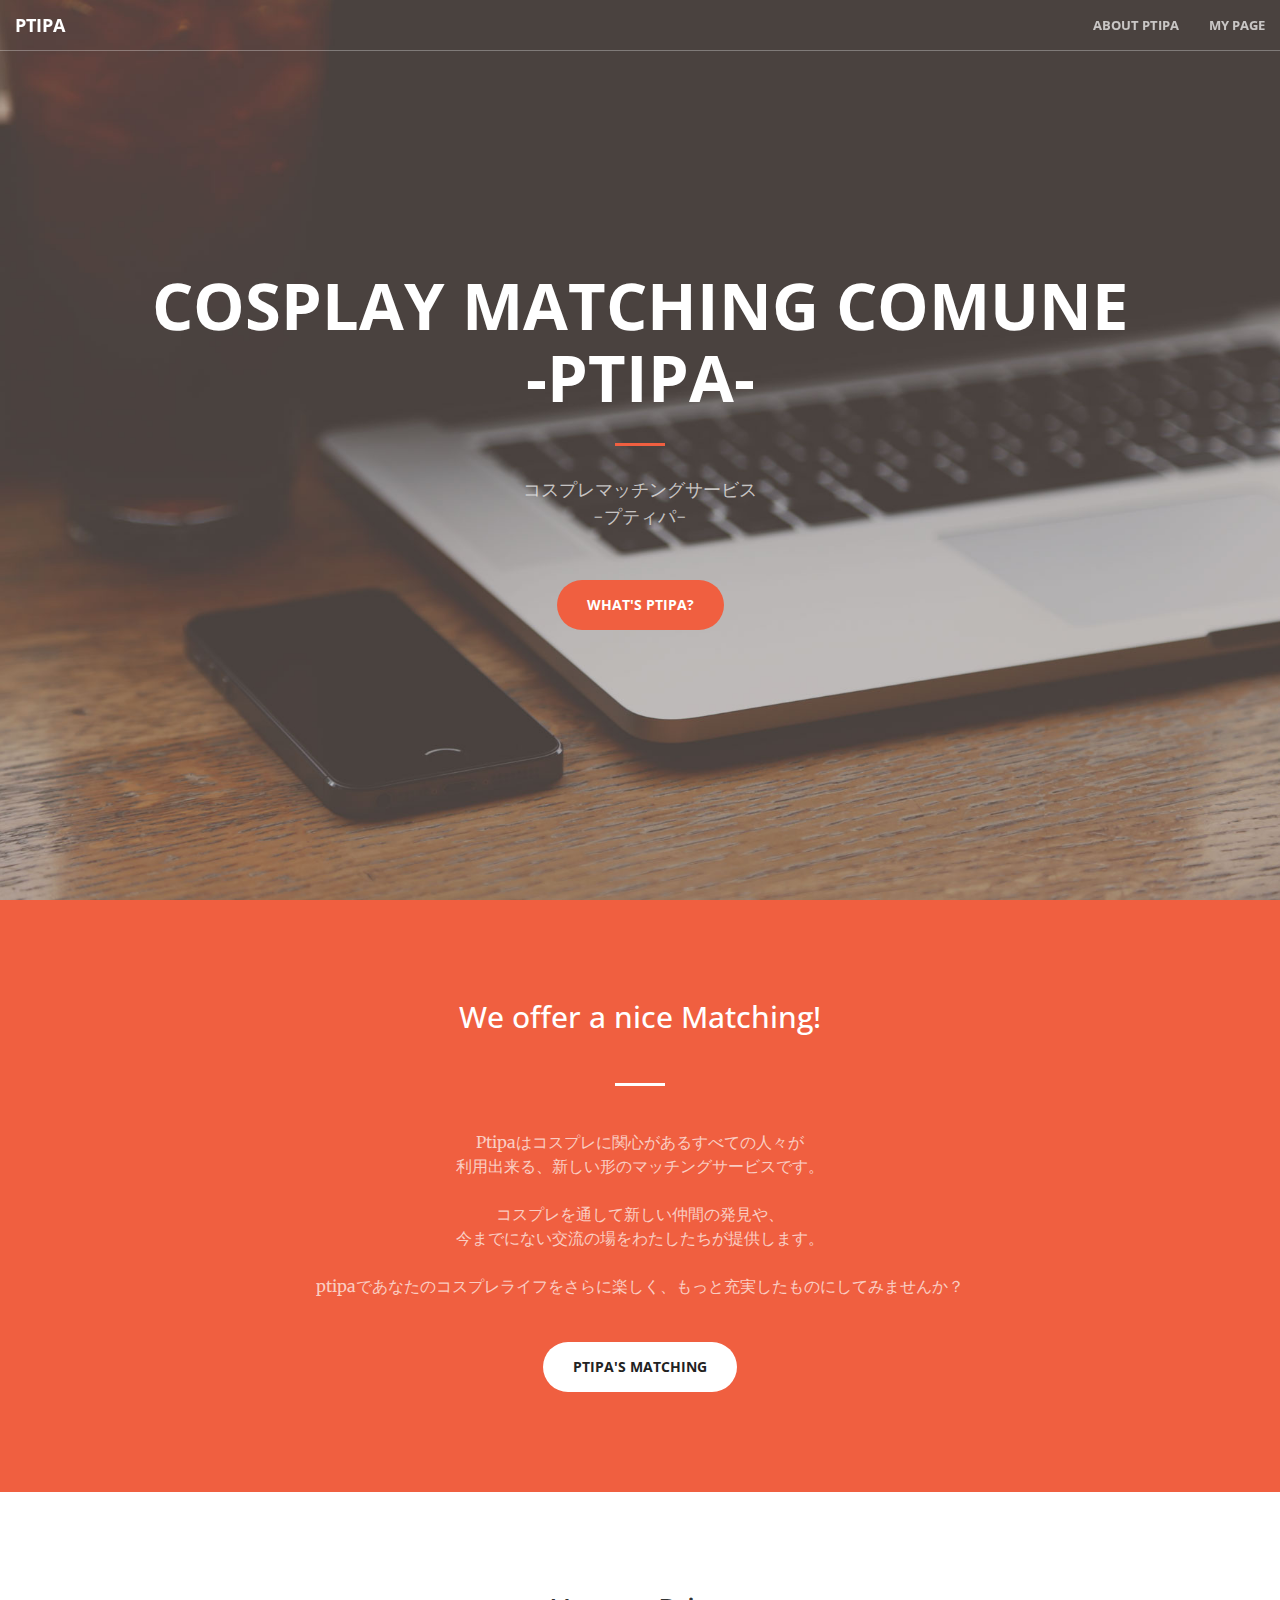
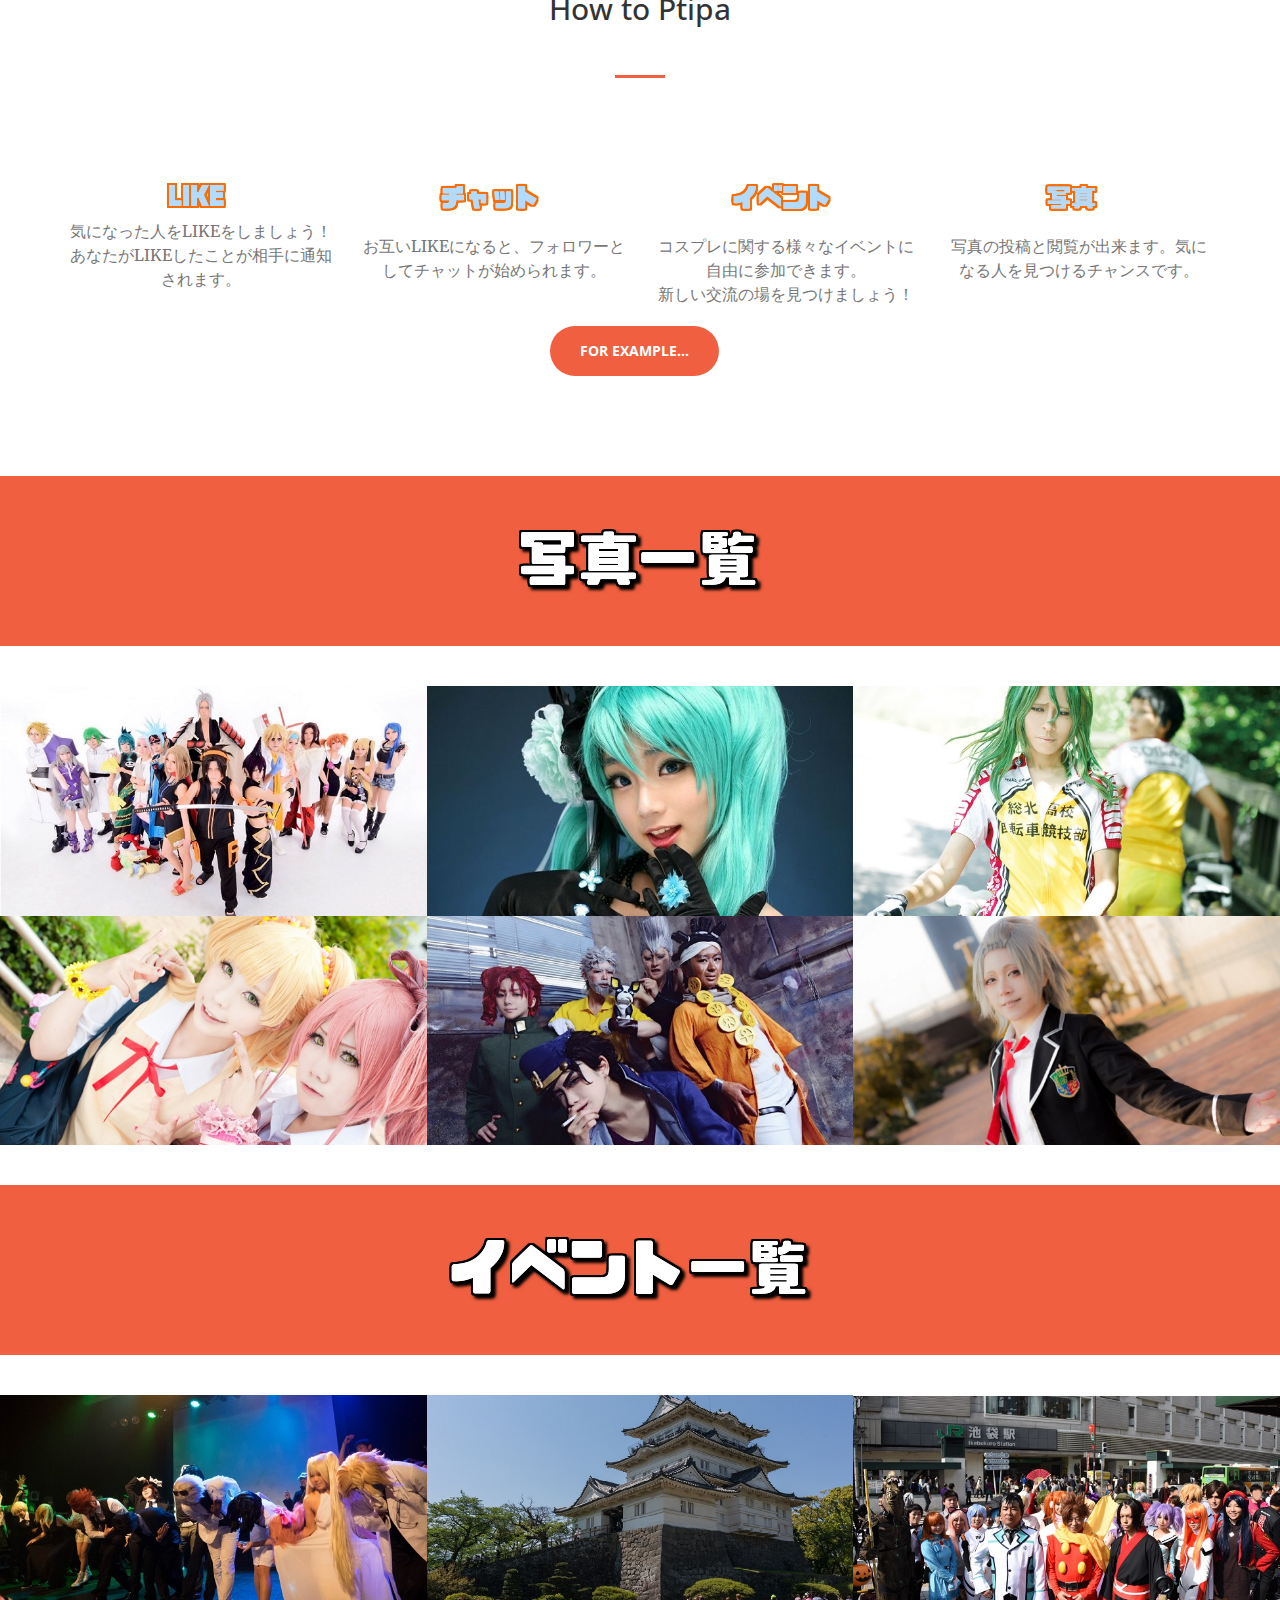
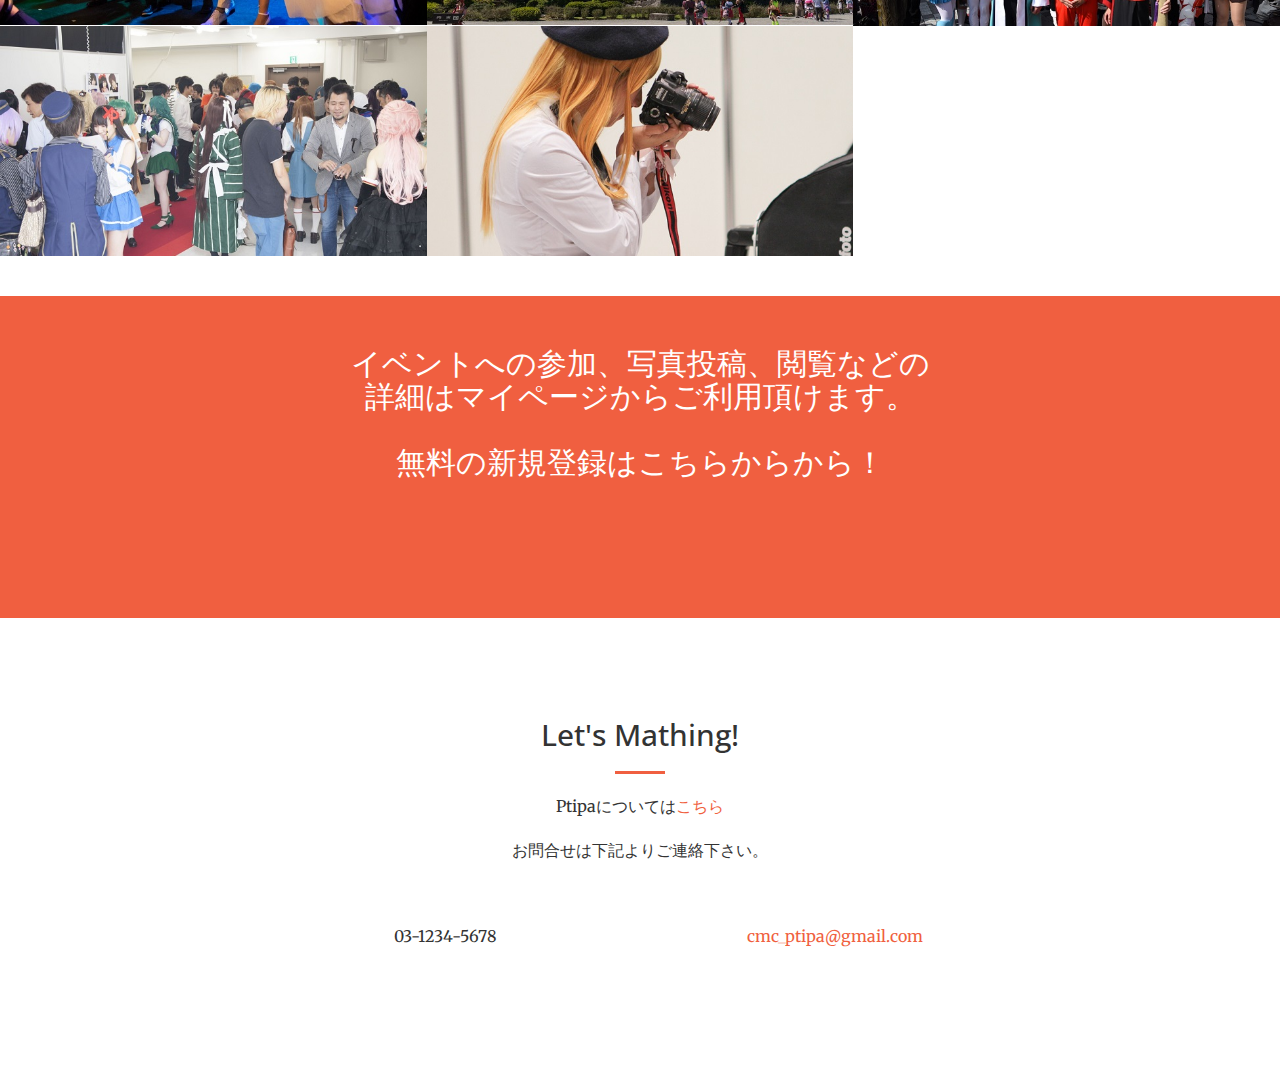
==== index.html @ 1c13295e "second commit" ====
<!DOCTYPE html>
<html lang="en">

<head>

    <meta charset="utf-8">
    <meta http-equiv="X-UA-Compatible" content="IE=edge">
    <meta name="viewport" content="width=device-width, initial-scale=1">
    <meta name="description" content="">
    <meta name="author" content="">

    <title>Ptipa - Cosplay Matching Comune</title>

    <!-- Bootstrap Core CSS -->
    <link rel="stylesheet" href="top/css/bootstrap.min.css" type="text/css">

    <!-- Custom Fonts -->
    <link href='http://fonts.googleapis.com/css?family=Open+Sans:300italic,400italic,600italic,700italic,800italic,400,300,600,700,800' rel='stylesheet' type='text/css'>
    <link href='http://fonts.googleapis.com/css?family=Merriweather:400,300,300italic,400italic,700,700italic,900,900italic' rel='stylesheet' type='text/css'>
    <link rel="stylesheet" href="top/font-awesome/css/font-awesome.min.css" type="text/css">

    <!-- Plugin CSS -->
    <link rel="stylesheet" href="top/css/animate.min.css" type="text/css">

    <!-- Custom CSS -->
    <link rel="stylesheet" href="top/css/creative.css" type="text/css">

    <!-- HTML5 Shim and Respond.js IE8 support of HTML5 elements and media queries -->
    <!-- WARNING: Respond.js doesn't work if you view the page via file:// -->
    <!--[if lt IE 9]>
        <script src="https://oss.maxcdn.com/libs/html5shiv/3.7.0/html5shiv.js"></script>
        <script src="https://oss.maxcdn.com/libs/respond.js/1.4.2/respond.min.js"></script>
    <![endif]-->

</head>

<body id="page-top">

    <nav id="mainNav" class="navbar navbar-default navbar-fixed-top">
        <div class="container-fluid">
            <!-- Brand and toggle get grouped for better mobile display -->
            <div class="navbar-header">
                <button type="button" class="navbar-toggle collapsed" data-toggle="collapse" data-target="#bs-example-navbar-collapse-1">
                    <span class="sr-only">Toggle navigation</span>
                    <span class="icon-bar"></span>
                    <span class="icon-bar"></span>
                    <span class="icon-bar"></span>
                </button>
                <a class="navbar-brand page-scroll" href="#page-top">Ptipa</a>
            </div>

            <!-- Collect the nav links, forms, and other content for toggling -->
            <div class="collapse navbar-collapse" id="bs-example-navbar-collapse-1">
                <ul class="nav navbar-nav navbar-right">
                <li>
                        <a href="#">about ptipa</a>
                    </li>
                    <li>
                        <a href="/loginform/login.php">My Page</a>
                    </li>
                    
                </ul>
            </div>
            <!-- /.navbar-collapse -->
        </div>
        <!-- /.container-fluid -->
    </nav>

    <header>
        <div class="header-content">
            <div class="header-content-inner">
                <h1>Cosplay Matching Comune</h1>
                <h1>-Ptipa-</h1>
                <hr>
                <p>コスプレマッチングサービス
                <br>
                -プティパ-
                </p>
                <a href="#about" class="btn btn-primary btn-xl page-scroll">What's Ptipa?</a>

            </div>
        </div>
    </header>

    <section class="bg-primary" id="about">
        <div class="container">
            <div class="row">
                <div class="col-lg-8 col-lg-offset-2 text-center">
                    <h2 class="section-heading">
                    We offer a nice Matching!</h2>
                    <br>
                    <hr class="light">
                    <p class="text-faded">
                    <br>
                     Ptipaはコスプレに関心があるすべての人々が<br>
                     利用出来る、新しい形のマッチングサービスです。<br>
                     <br>
                     コスプレを通して新しい仲間の発見や、<br>
                     今までにない交流の場をわたしたちが提供します。<br><br>
                     ptipaであなたのコスプレライフをさらに楽しく、もっと充実したものにしてみませんか？<br>
                     <br>
                    </p>
                    <a href="#services" class="btn btn-default btn-xl page-scroll">Ptipa's Matching</a>
                </div>
            </div>
        </div>
    </section>

    <section id="services">
        <div class="container">
            <div class="row">
                <div class="col-lg-12 text-center">
                    <h2 class="section-heading">How to Ptipa</h2>
                    <br>
                    <hr class="primary">
                </div>
            </div>
        </div>
        <div class="container">
            <div class="row">
                <div class="col-lg-3 col-md-6 text-center">
                    <div class="service-box">
                        <i class="fa fa-4x fa-heart wow bounceIn text-primary" data-wow-delay=".1s"></i><br>
                        <img src="top/img/portfolio/like.png">
                        <p class="text-muted">気になった人をLIKEをしましょう！<br>あなたがLIKEしたことが相手に通知されます。</p>
                    </div>
                </div>
                <div class="col-lg-3 col-md-6 text-center">
                    <div class="service-box">
                        <i class="fa fa-4x fa-paper-plane wow bounceIn text-primary" data-wow-delay=".2s"></i><br>
                        <img src="top/img/portfolio/chat.png">
                        <p class="text-muted">お互いLIKEになると、フォロワーとしてチャットが始められます。</p>
                    </div>
                </div>
                <div class="col-lg-3 col-md-6 text-center">
                    <div class="service-box">
                        <i class="fa fa-4x fa-newspaper-o wow bounceIn text-primary" data-wow-delay=".3s"></i><br>
                        <img src="top/img/portfolio/event.png">
                        <p class="text-muted">コスプレに関する様々なイベントに自由に参加できます。<br>新しい交流の場を見つけましょう！</p>
                    </div>
                </div>
                <div class="col-lg-3 col-md-6 text-center">
                    <div class="service-box">
                        <i class="fa fa-4x fa-diamond wow bounceIn text-primary" data-wow-delay=".4s"></i><br>
                        <img src="top/img/portfolio/photo.png">
                        <p class="text-muted">写真の投稿と閲覧が出来ます。気になる人を見つけるチャンスです。</p>                    
                    </div>
                </div>               
            </div>
        </div>
        <br>
        <a href="#portfolio" class="btn btn-primary btn-xl page-scroll" style="margin-left: 43%;margin-right: 43%;">For Example...</a>
    </section>

    <section class="no-padding" id="portfolio">
        <div class="container-fluid">
            <div class="row no-gutter">


<aside class="bg-dark">
        <div class="container text-center">
            <div class="call-to-action">
                 <img src="top/img/portfolio/title1.png">
            </div>
        </div>
    </aside>
    <br>
<br>

                <div class="col-lg-4 col-sm-6">
                    <a class="portfolio-box">
                        <img src="top/img/portfolio/1.jpg" class="img-responsive" alt="">
                        <div class="portfolio-box-caption">
                            <div class="portfolio-box-caption-content">
                                <div class="project-category text-faded">
                                    C.N：天海ここな
                                </div>
                                <div class="project-name">
                                    作品名：シャーマンキング
                                </div>
                            </div>
                        </div>
                    </a>
                </div>

                <div class="col-lg-4 col-sm-6">
                    <a class="portfolio-box">
                        <img src="top/img/portfolio/2.jpg" class="img-responsive" alt="">
                        <div class="portfolio-box-caption">
                            <div class="portfolio-box-caption-content">
                                <div class="project-category text-faded">
                                    C.N：+.*KIKI*.+
                                </div>
                                <div class="project-name">
                                    作品名：VOCALOID
                                </div>
                            </div>
                        </div>
                    </a>
                </div>

                <div class="col-lg-4 col-sm-6">
                    <a class="portfolio-box">
                        <img src="top/img/portfolio/3.jpg" class="img-responsive" alt="">
                        <div class="portfolio-box-caption">
                            <div class="portfolio-box-caption-content">
                                <div class="project-category text-faded">
                                    C.N：横峯
                                </div>
                                <div class="project-name">
                                    作品名：弱虫ペダル
                                </div>
                            </div>
                        </div>
                    </a>
                </div>

                <div class="col-lg-4 col-sm-6">
                    <a class="portfolio-box">
                        <img src="top/img/portfolio/4.jpg" class="img-responsive" alt="">
                        <div class="portfolio-box-caption">
                            <div class="portfolio-box-caption-content">
                                <div class="project-category text-faded">
                                    C.N：宮ゆん
                                </div>
                                <div class="project-name">
                                    作品名：THE IDOLM@STER CINDERELLA GIRLS
                                </div>
                            </div>
                        </div>
                    </a>
                </div>

                <div class="col-lg-4 col-sm-6">
                    <a class="portfolio-box">
                        <img src="top/img/portfolio/5.jpg" class="img-responsive" alt="">
                        <div class="portfolio-box-caption">
                            <div class="portfolio-box-caption-content">
                                <div class="project-category text-faded">
                                    C.N：櫻木英
                                </div>
                                <div class="project-name">
                                    作品名：ジョジョの奇妙な冒険
                                </div>
                            </div>
                        </div>
                    </a>
                </div>

                <div class="col-lg-4 col-sm-6">
                    <a class="portfolio-box">
                        <img src="top/img/portfolio/6.jpg" class="img-responsive" alt="">
                        <div class="portfolio-box-caption">
                            <div class="portfolio-box-caption-content">
                                <div class="project-category text-faded">
                                    C.N：カナタ
                                </div>
                                <div class="project-name">
                                    作品名：ボーイフレンド（仮）
                                </div>
                            </div>
                        </div>
                    </a>
                </div>
            </div>
        </div>
    </section>
<br>
<br>
    <aside class="bg-dark">
        <div class="container text-center">
            <div class="call-to-action">
                <img src="top/img/portfolio/title2.png">
            </div>
        </div>
    </aside>
    <br>
<br>
    <section class="no-padding" id="portfolio">
        <div class="container-fluid">
            <div class="row no-gutter">
                <div class="col-lg-4 col-sm-6">
                    <a class="portfolio-box">
                        <img src="top/img/portfolio/7.jpg" class="img-responsive" alt="">
                        <div class="portfolio-box-caption">
                            <div class="portfolio-box-caption-content">
                                <div class="project-category text-faded">
                                開催日時：6/25(土)
                                </div>
                                <div class="project-name">
                                東京コスプレコンテスト2016！
                                </div>
                            </div>
                        </div>
                    </a>
                </div>
                <div class="col-lg-4 col-sm-6">
                    <a class="portfolio-box">
                        <img src="top/img/portfolio/8.jpg" class="img-responsive" alt="">
                        <div class="portfolio-box-caption">
                            <div class="portfolio-box-caption-content">
                                <div class="project-category text-faded">
                                開催日時：5/29(日)
                                </div>
                                <div class="project-name">
                                 お城でコスプレフェスタ☆　in　小田原城
                              </div>
                            </div>
                        </div>
                    </a>
                </div>
                <div class="col-lg-4 col-sm-6">
                    <a class="portfolio-box">
                        <img src="top/img/portfolio/9.jpg" class="img-responsive" alt="">
                        <div class="portfolio-box-caption">
                            <div class="portfolio-box-caption-content">
                                <div class="project-category text-faded">
                                    開催日時：5/6(金)
                                </div>
                                <div class="project-name">
                                    コスプレ街コン　コス☆コン＠渋谷
                                </div>
                            </div>
                        </div>
                    </a>
                </div>

                <div class="col-lg-4 col-sm-6">
                    <a class="portfolio-box">
                        <img src="top/img/portfolio/10.jpg" class="img-responsive" alt="">
                        <div class="portfolio-box-caption">
                            <div class="portfolio-box-caption-content">
                                <div class="project-category text-faded">
                                    開催日時：5/8(日)
                                </div>
                                <div class="project-name">
                                 池袋ジャック！　街コスイベント☆
                                </div>
                            </div>
                        </div>
                    </a>
                </div>

                <div class="col-lg-4 col-sm-6">
                    <a class="portfolio-box">
                        <img src="top/img/portfolio/11.jpg" class="img-responsive" alt="">
                        <div class="portfolio-box-caption">
                            <div class="portfolio-box-caption-content">
                                <div class="project-category text-faded">
                                    開催日時：6/11(土)
                                </div>
                                <div class="project-name">
                                    コスプレ交流会　in　中野
                                </div>
                            </div>
                        </div>
                    </a>
                </div>

                <div class="col-lg-4 col-sm-6">
                    <a class="portfolio-box">
                        <img src="top/img/portfolio/12.jpg" class="img-responsive" alt="">
                        <div class="portfolio-box-caption">
                            <div class="portfolio-box-caption-content">
                                <div class="project-category text-faded">
                                    開催日時：7/3(日)
                                </div>
                                <div class="project-name">
                                カメラレイヤー交流会！カメラ講習会
                                </div>
                            </div>
                        </div>
                    </a>
                </div>
            </div>
        </div>
        </div>
        </div>
        </div>
    </section>

<br>
<br>

    <aside class="bg-dark">
        <div class="container text-center">
            <div class="call-to-action">
                <h2>イベントへの参加、写真投稿、閲覧などの<br>
                詳細はマイページからご利用頂けます。<br><br>
                無料の新規登録はこちらからから！</h2><br>
                <a href="/registration/registration.html" class="btn btn-default btn-xl wow tada">Make account</a>
            </div>
        </div>
    </aside>

    <section id="contact">
        <div class="container">
            <div class="row">
                <div class="col-lg-8 col-lg-offset-2 text-center">
                    <h2 class="section-heading">Let's Mathing!</h2>
                    <hr class="primary">
                    <p>Ptipaについては<a href="http://www.google.co.jp/">こちら</a></p>
                    <p>お問合せは下記よりご連絡下さい。</p>
                </div>
                <div class="col-lg-4 col-lg-offset-2 text-center">
                    <i class="fa fa-phone fa-3x wow bounceIn"></i>
                    <p>03-1234-5678</p>
                </div>
                <div class="col-lg-4 text-center">
                    <i class="fa fa-envelope-o fa-3x wow bounceIn" data-wow-delay=".1s"></i>
                    <p><a href="mailto:your-email@your-domain.com">cmc_ptipa@gmail.com</a></p>
                </div>
            </div>
        </div>
    </section>

    <!-- jQuery -->
    <script src="top/js/jquery.js"></script>

    <!-- Bootstrap Core JavaScript -->
    <script src="top/js/bootstrap.min.js"></script>

    <!-- Plugin JavaScript -->
    <script src="top/js/jquery.easing.min.js"></script>
    <script src="top/js/jquery.fittext.js"></script>
    <script src="top/js/wow.min.js"></script>

    <!-- Custom Theme JavaScript -->
    <script src="top/js/creative.js"></script>

</body>

</html>
---- top/css/creative.css ----
/*!
 * Start Bootstrap - Creative Bootstrap Theme (http://startbootstrap.com)
 * Code licensed under the Apache License v2.0.
 * For details, see http://www.apache.org/licenses/LICENSE-2.0.
 */

html,
body {
    width: 100%;
    height: 100%;
}

body {
    font-family: Merriweather,'Helvetica Neue',Arial,sans-serif;
}

hr {
    max-width: 50px;
    border-color: #f05f40;
    border-width: 3px;
}

hr.light {
    border-color: #fff;
}

a {
    color: #f05f40;
    -webkit-transition: all .35s;
    -moz-transition: all .35s;
    transition: all .35s;
}

a:hover,
a:focus {
    color: #eb3812;
}

h1,
h2,
h3,
h4,
h5,
h6 {
    font-family: 'Open Sans','Helvetica Neue',Arial,sans-serif;
}

p {
    margin-bottom: 20px;
    font-size: 16px;
    line-height: 1.5;
}

.bg-primary {
    background-color: #f05f40;
}

.bg-dark {
    color: #fff;
    background-color: #f05f40;
}

.text-faded {
    color: rgba(255,255,255,.7);
}

section {
    padding: 100px 0;
}

aside {
    padding: 50px 0;
}

.no-padding {
    padding: 0;
}

.navbar-default {
    border-color: rgba(34,34,34,.05);
    font-family: 'Open Sans','Helvetica Neue',Arial,sans-serif;
    background-color: #fff;
    -webkit-transition: all .35s;
    -moz-transition: all .35s;
    transition: all .35s;
}

.navbar-default .navbar-header .navbar-brand {
    text-transform: uppercase;
    font-family: 'Open Sans','Helvetica Neue',Arial,sans-serif;
    font-weight: 700;
    color: #f05f40;
}

.navbar-default .navbar-header .navbar-brand:hover,
.navbar-default .navbar-header .navbar-brand:focus {
    color: #eb3812;
}

.navbar-default .nav > li>a,
.navbar-default .nav>li>a:focus {
    text-transform: uppercase;
    font-size: 13px;
    font-weight: 700;
    color: #222;
}

.navbar-default .nav > li>a:hover,
.navbar-default .nav>li>a:focus:hover {
    color: #f05f40;
}

.navbar-default .nav > li.active>a,
.navbar-default .nav>li.active>a:focus {
    color: #f05f40!important;
    background-color: transparent;
}

.navbar-default .nav > li.active>a:hover,
.navbar-default .nav>li.active>a:focus:hover {
    background-color: transparent;
}

@media(min-width:768px) {
    .navbar-default {
        border-color: rgba(255,255,255,.3);
        background-color: transparent;
    }

    .navbar-default .navbar-header .navbar-brand {
        color: rgba(255,255,255,.7);
    }

    .navbar-default .navbar-header .navbar-brand:hover,
    .navbar-default .navbar-header .navbar-brand:focus {
        color: #fff;
    }

    .navbar-default .nav > li>a,
    .navbar-default .nav>li>a:focus {
        color: rgba(255,255,255,.7);
    }

    .navbar-default .nav > li>a:hover,
    .navbar-default .nav>li>a:focus:hover {
        color: #fff;
    }

    .navbar-default.affix {
        border-color: rgba(34,34,34,.05);
        background-color: #fff;
    }

    .navbar-default.affix .navbar-header .navbar-brand {
        font-size: 14px;
        color: #f05f40;
    }

    .navbar-default.affix .navbar-header .navbar-brand:hover,
    .navbar-default.affix .navbar-header .navbar-brand:focus {
        color: #eb3812;
    }

    .navbar-default.affix .nav > li>a,
    .navbar-default.affix .nav>li>a:focus {
        color: #222;
    }

    .navbar-default.affix .nav > li>a:hover,
    .navbar-default.affix .nav>li>a:focus:hover {
        color: #f05f40;
    }
}

header {
    position: relative;
    width: 100%;
    min-height: auto;
    text-align: center;
    color: #fff;
    background-image: url(../img/header.jpg);
    background-position: center;
    -webkit-background-size: cover;
    -moz-background-size: cover;
    background-size: cover;
    -o-background-size: cover;
}

video {
  position: fixed;
  right: 0;
  top: 0;
  z-index: ;
  audio: muted;
}

header .header-content {
    position: relative;
    width: 100%;
    padding: 100px 15px;
    text-align: center;
}

header .header-content .header-content-inner h1 {
    margin-top: 0;
    margin-bottom: 0;
    text-transform: uppercase;
    font-weight: 700;
}

header .header-content .header-content-inner hr {
    margin: 30px auto;
}

header .header-content .header-content-inner p {
    margin-bottom: 50px;
    font-size: 16px;
    font-weight: 300;
    color: rgba(255,255,255,.7);
}

@media(min-width:768px) {
    header {
        min-height: 100%;
    }

    header .header-content {
        position: absolute;
        top: 50%;
        padding: 0 50px;
        -webkit-transform: translateY(-50%);
        -ms-transform: translateY(-50%);
        transform: translateY(-50%);
    }

    header .header-content .header-content-inner {
        margin-right: auto;
        margin-left: auto;
        max-width: 1000px;
    }

    header .header-content .header-content-inner p {
        margin-right: auto;
        margin-left: auto;
        max-width: 80%;
        font-size: 18px;
    }
}

.section-heading {
    margin-top: 0;
}

.service-box {
    margin: 50px auto 0;
    max-width: 400px;
}

@media(min-width:992px) {
    .service-box {
        margin: 20px auto 0;
    }
}

.service-box p {
    margin-bottom: 0;
}

.portfolio-box {
    display: block;
    position: relative;
    margin: 0 auto;
    max-width: 650px;
}

.portfolio-box .portfolio-box-caption {
    display: block;
    position: absolute;
    bottom: 0;
    width: 100%;
    height: 100%;
    text-align: center;
    color: #fff;
    opacity: 0;
    background: rgba(240,95,64,.9);
    -webkit-transition: all .35s;
    -moz-transition: all .35s;
    transition: all .35s;
}

.portfolio-box .portfolio-box-caption .portfolio-box-caption-content {
    position: absolute;
    top: 50%;
    width: 100%;
    text-align: center;
    transform: translateY(-50%);
}

.portfolio-box .portfolio-box-caption .portfolio-box-caption-content .project-category,
.portfolio-box .portfolio-box-caption .portfolio-box-caption-content .project-name {
    padding: 0 15px;
    font-family: 'Open Sans','Helvetica Neue',Arial,sans-serif;
}

.portfolio-box .portfolio-box-caption .portfolio-box-caption-content .project-category {
    text-transform: uppercase;
    font-size: 14px;
    font-weight: 600;
}

.portfolio-box .portfolio-box-caption .portfolio-box-caption-content .project-name {
    font-size: 18px;
}

.portfolio-box:hover .portfolio-box-caption {
    opacity: 1;
}

@media(min-width:768px) {
    .portfolio-box .portfolio-box-caption .portfolio-box-caption-content .project-category {
        font-size: 16px;
    }

    .portfolio-box .portfolio-box-caption .portfolio-box-caption-content .project-name {
        font-size: 22px;
    }
}

.call-to-action h2 {
    margin: 0 auto 20px;
}

.text-primary {
    color: #f05f40;
}

.no-gutter > [class*=col-] {
    padding-right: 0;
    padding-left: 0;
}

.btn-default {
    border-color: #fff;
    color: #222;
    background-color: #fff;
    -webkit-transition: all .35s;
    -moz-transition: all .35s;
    transition: all .35s;
}

.btn-default:hover,
.btn-default:focus,
.btn-default.focus,
.btn-default:active,
.btn-default.active,
.open > .dropdown-toggle.btn-default {
    border-color: #ededed;
    color: #222;
    background-color: #f2f2f2;
}

.btn-default:active,
.btn-default.active,
.open > .dropdown-toggle.btn-default {
    background-image: none;
}

.btn-default.disabled,
.btn-default[disabled],
fieldset[disabled] .btn-default,
.btn-default.disabled:hover,
.btn-default[disabled]:hover,
fieldset[disabled] .btn-default:hover,
.btn-default.disabled:focus,
.btn-default[disabled]:focus,
fieldset[disabled] .btn-default:focus,
.btn-default.disabled.focus,
.btn-default[disabled].focus,
fieldset[disabled] .btn-default.focus,
.btn-default.disabled:active,
.btn-default[disabled]:active,
fieldset[disabled] .btn-default:active,
.btn-default.disabled.active,
.btn-default[disabled].active,
fieldset[disabled] .btn-default.active {
    border-color: #fff;
    background-color: #fff;
}

.btn-default .badge {
    color: #fff;
    background-color: #222;
}

.btn-primary {
    border-color: #f05f40;
    color: #fff;
    background-color: #f05f40;
    -webkit-transition: all .35s;
    -moz-transition: all .35s;
    transition: all .35s;
}

.btn-primary:hover,
.btn-primary:focus,
.btn-primary.focus,
.btn-primary:active,
.btn-primary.active,
.open > .dropdown-toggle.btn-primary {
    border-color: #ed431f;
    color: #fff;
    background-color: #ee4b28;
}

.btn-primary:active,
.btn-primary.active,
.open > .dropdown-toggle.btn-primary {
    background-image: none;
}

.btn-primary.disabled,
.btn-primary[disabled],
fieldset[disabled] .btn-primary,
.btn-primary.disabled:hover,
.btn-primary[disabled]:hover,
fieldset[disabled] .btn-primary:hover,
.btn-primary.disabled:focus,
.btn-primary[disabled]:focus,
fieldset[disabled] .btn-primary:focus,
.btn-primary.disabled.focus,
.btn-primary[disabled].focus,
fieldset[disabled] .btn-primary.focus,
.btn-primary.disabled:active,
.btn-primary[disabled]:active,
fieldset[disabled] .btn-primary:active,
.btn-primary.disabled.active,
.btn-primary[disabled].active,
fieldset[disabled] .btn-primary.active {
    border-color: #f05f40;
    background-color: #f05f40;
}

.btn-primary .badge {
    color: #f05f40;
    background-color: #fff;
}

.btn {
    border: 0;
    border-radius: 300px;
    text-transform: uppercase;
    font-family: 'Open Sans','Helvetica Neue',Arial,sans-serif;
    font-weight: 700;
}

.btn-xl {
    padding: 15px 30px;
}

::-moz-selection {
    text-shadow: none;
    color: #fff;
    background: #222;
}

::selection {
    text-shadow: none;
    color: #fff;
    background: #222;
}

img::selection {
    color: #fff;
    background: 0 0;
}

img::-moz-selection {
    color: #fff;
    background: 0 0;
}

body {
    webkit-tap-highlight-color: #222;
}
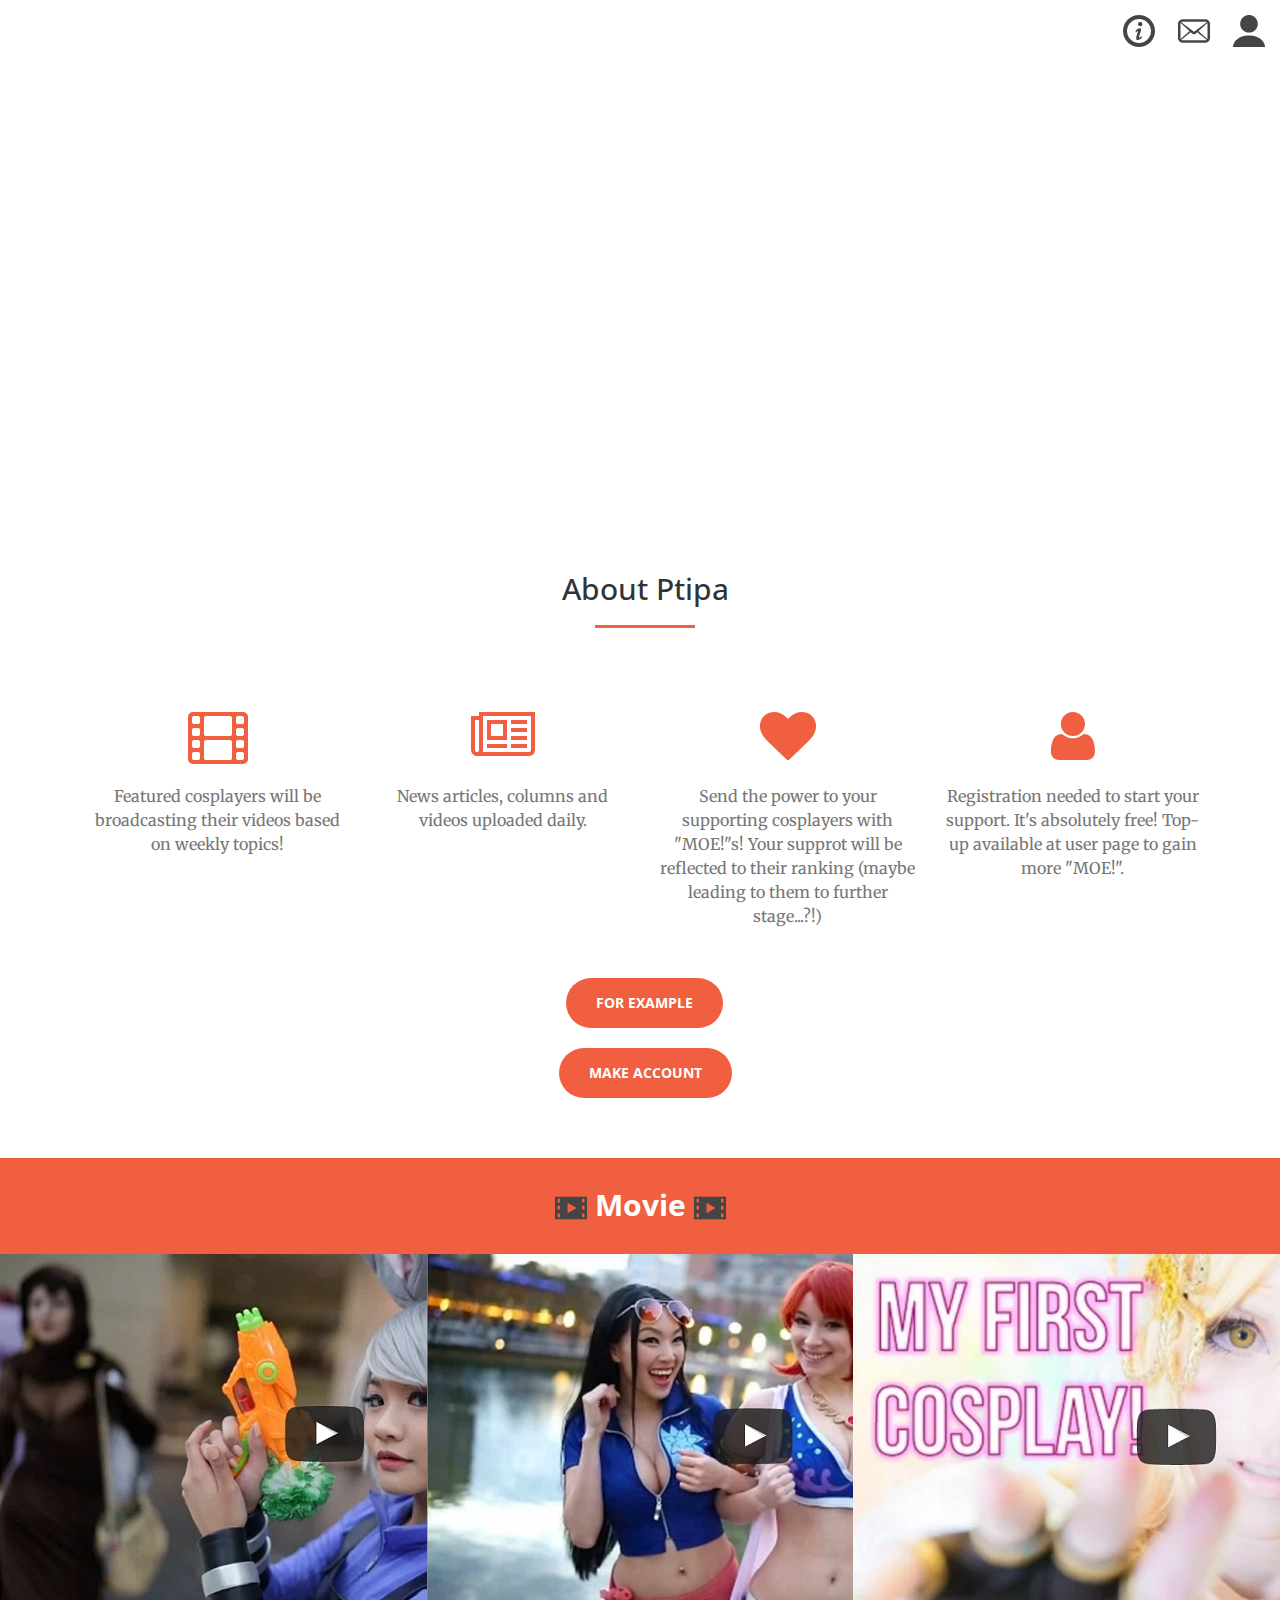
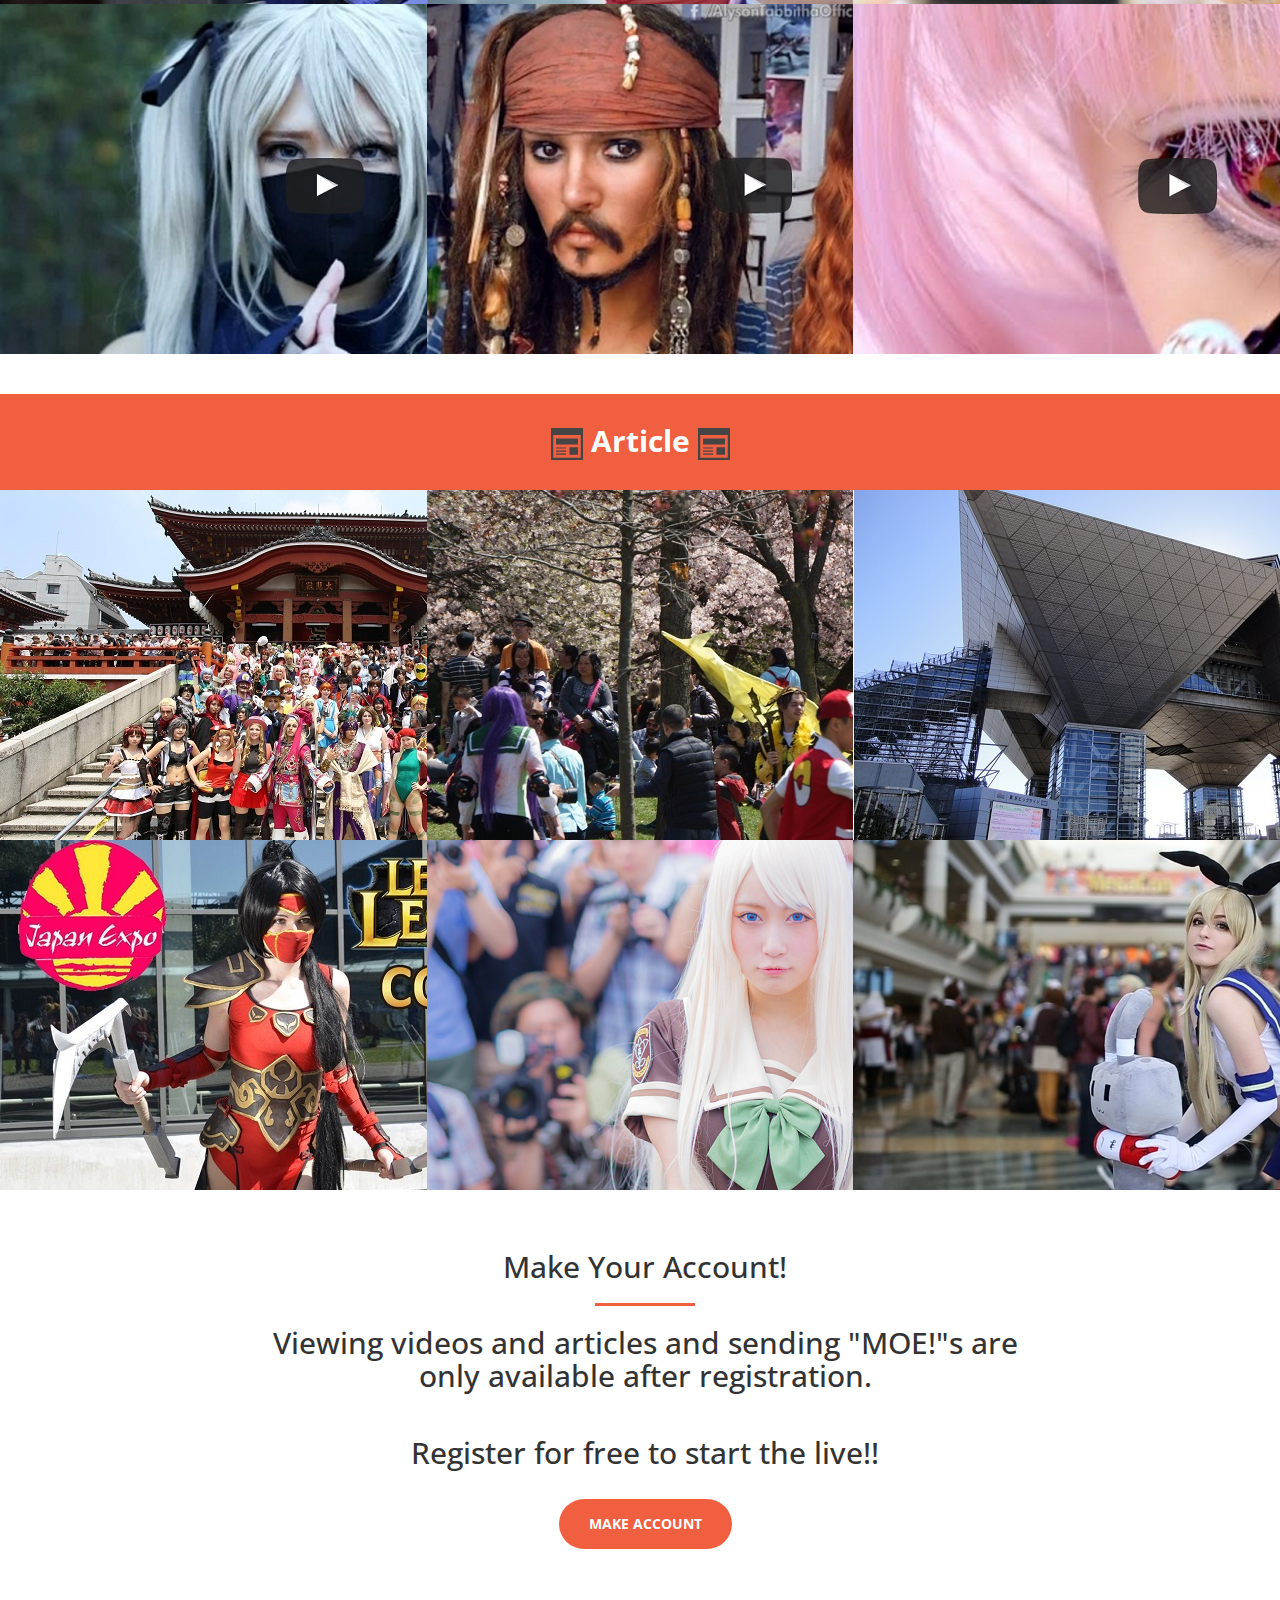
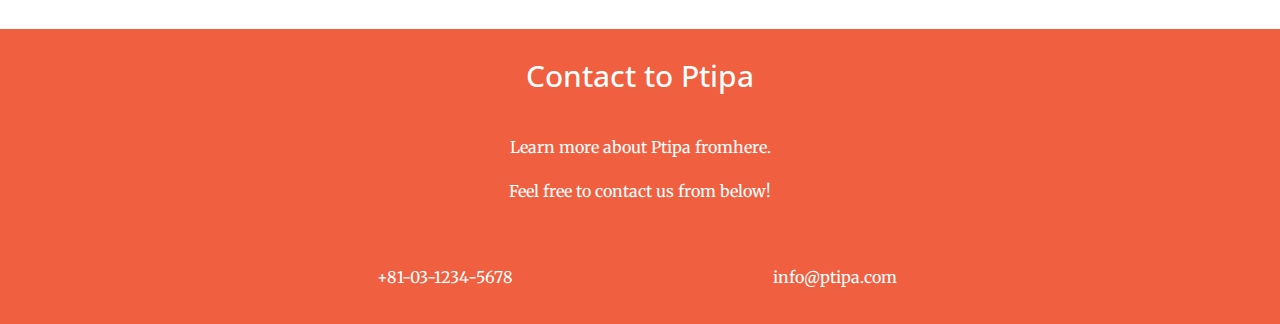
==== commit 132e284d: "last commit" ====
--- a/index.html
+++ b/index.html
@@ -9,21 +9,21 @@
     <meta name="description" content="">
     <meta name="author" content="">
 
-    <title>Ptipa - Cosplay Matching Comune</title>
+    <title>Ptipa - Cosplayer Motion Stage</title>
 
     <!-- Bootstrap Core CSS -->
-    <link rel="stylesheet" href="top/css/bootstrap.min.css" type="text/css">
+    <link rel="stylesheet" href="top2/css/bootstrap.min.css" type="text/css">
 
     <!-- Custom Fonts -->
     <link href='http://fonts.googleapis.com/css?family=Open+Sans:300italic,400italic,600italic,700italic,800italic,400,300,600,700,800' rel='stylesheet' type='text/css'>
     <link href='http://fonts.googleapis.com/css?family=Merriweather:400,300,300italic,400italic,700,700italic,900,900italic' rel='stylesheet' type='text/css'>
-    <link rel="stylesheet" href="top/font-awesome/css/font-awesome.min.css" type="text/css">
+    <link rel="stylesheet" href="top2/font-awesome/css/font-awesome.min.css" type="text/css">
 
     <!-- Plugin CSS -->
-    <link rel="stylesheet" href="top/css/animate.min.css" type="text/css">
+    <link rel="stylesheet" href="top2/css/animate.min.css" type="text/css">
 
     <!-- Custom CSS -->
-    <link rel="stylesheet" href="top/css/creative.css" type="text/css">
+    <link rel="stylesheet" href="top2/css/creative.css" type="text/css">
 
     <!-- HTML5 Shim and Respond.js IE8 support of HTML5 elements and media queries -->
     <!-- WARNING: Respond.js doesn't work if you view the page via file:// -->
@@ -52,11 +52,16 @@
             <!-- Collect the nav links, forms, and other content for toggling -->
             <div class="collapse navbar-collapse" id="bs-example-navbar-collapse-1">
                 <ul class="nav navbar-nav navbar-right">
-                <li>
-                        <a href="#">about ptipa</a>
+                    <li>
+                        <a href="#services" class="navbar-brand page-scroll"><img src="top2/img/font/5.png"></a>&nbsp;&nbsp;
+                    </li>
+                    
+                    <li>
+                        <a href="#contact" class="navbar-brand page-scroll"><img src="top2/img/font/4.png"></a>&nbsp;&nbsp;
                     </li>
                     <li>
-                        <a href="/loginform/login.php">My Page</a>
+                        
+                        <a href="/loginform/login.php" class="navbar-brand page-scroll"><img src="top2/img/font/6.png"></a>
                     </li>
                     
                 </ul>
@@ -66,307 +71,306 @@
         <!-- /.container-fluid -->
     </nav>
 
+</body>
+
     <header>
+
+        <video src="top2/cosmovie.mp4" autoplay loop muted></video>
+
         <div class="header-content">
             <div class="header-content-inner">
-                <h1>Cosplay Matching Comune</h1>
-                <h1>-Ptipa-</h1>
-                <hr>
-                <p>コスプレマッチングサービス
-                <br>
-                -プティパ-
-                </p>
-                <a href="#about" class="btn btn-primary btn-xl page-scroll">What's Ptipa?</a>
-
+                <img src="top2/img/font/1.png"><br>
+                <img src="top2/img/font/2.png"><br><br>
+        <a href="#services" class="page-scroll"><img src="top2/img/font/start.png"></a>
             </div>
         </div>
     </header>
 
-    <section class="bg-primary" id="about">
+
+<section id="services">
         <div class="container">
             <div class="row">
                 <div class="col-lg-8 col-lg-offset-2 text-center">
-                    <h2 class="section-heading">
-                    We offer a nice Matching!</h2>
-                    <br>
-                    <hr class="light">
-                    <p class="text-faded">
-                    <br>
-                     Ptipaはコスプレに関心があるすべての人々が<br>
-                     利用出来る、新しい形のマッチングサービスです。<br>
-                     <br>
-                     コスプレを通して新しい仲間の発見や、<br>
-                     今までにない交流の場をわたしたちが提供します。<br><br>
-                     ptipaであなたのコスプレライフをさらに楽しく、もっと充実したものにしてみませんか？<br>
-                     <br>
-                    </p>
-                    <a href="#services" class="btn btn-default btn-xl page-scroll">Ptipa's Matching</a>
-                </div>
-            </div>
-        </div>
-    </section>
-
-    <section id="services">
-        <div class="container">
-            <div class="row">
-                <div class="col-lg-12 text-center">
-                    <h2 class="section-heading">How to Ptipa</h2>
-                    <br>
+                <h2 class="section-heading">About Ptipa</h2>
                     <hr class="primary">
-                </div>
-            </div>
-        </div>
-        <div class="container">
-            <div class="row">
+        </div>
+            </div>
+
                 <div class="col-lg-3 col-md-6 text-center">
                     <div class="service-box">
-                        <i class="fa fa-4x fa-heart wow bounceIn text-primary" data-wow-delay=".1s"></i><br>
-                        <img src="top/img/portfolio/like.png">
-                        <p class="text-muted">気になった人をLIKEをしましょう！<br>あなたがLIKEしたことが相手に通知されます。</p>
+                        <i class="fa fa-4x fa-film wow bounceIn text-primary" data-wow-delay=".1s"></i><br><br>
+                        <p class="text-muted">Featured cosplayers will be broadcasting their videos based on weekly topics!</p>
                     </div>
                 </div>
                 <div class="col-lg-3 col-md-6 text-center">
                     <div class="service-box">
-                        <i class="fa fa-4x fa-paper-plane wow bounceIn text-primary" data-wow-delay=".2s"></i><br>
-                        <img src="top/img/portfolio/chat.png">
-                        <p class="text-muted">お互いLIKEになると、フォロワーとしてチャットが始められます。</p>
+                        <i class="fa fa-4x fa-newspaper-o wow bounceIn text-primary" data-wow-delay=".2s"></i><br><br>
+                        <p class="text-muted">
+                        News articles, columns and videos uploaded daily.</p>
                     </div>
                 </div>
                 <div class="col-lg-3 col-md-6 text-center">
                     <div class="service-box">
-                        <i class="fa fa-4x fa-newspaper-o wow bounceIn text-primary" data-wow-delay=".3s"></i><br>
-                        <img src="top/img/portfolio/event.png">
-                        <p class="text-muted">コスプレに関する様々なイベントに自由に参加できます。<br>新しい交流の場を見つけましょう！</p>
+                        <i class="fa fa-4x fa-heart wow bounceIn text-primary" data-wow-delay=".3s"></i><br><br>
+                        <p class="text-muted">
+                        Send the power to your supporting cosplayers with "MOE!"s! Your supprot will be reflected to their ranking (maybe leading to them to further stage...?!)</p>
                     </div>
                 </div>
                 <div class="col-lg-3 col-md-6 text-center">
                     <div class="service-box">
-                        <i class="fa fa-4x fa-diamond wow bounceIn text-primary" data-wow-delay=".4s"></i><br>
-                        <img src="top/img/portfolio/photo.png">
-                        <p class="text-muted">写真の投稿と閲覧が出来ます。気になる人を見つけるチャンスです。</p>                    
+                        <i class="fa fa-4x fa-user wow bounceIn text-primary" data-wow-delay=".4s"></i><br><br>
+                        <p class="text-muted">
+                        Registration needed to start your support. It's absolutely free! Top-up available at user page to gain more "MOE!".
+                        </p>   
                     </div>
                 </div>               
             </div>
         </div>
+        <a href="#portfolio" class="btn btn-primary btn-xl page-scroll" style="margin-left: 43.6%;margin-right: 60%;">For Example</a>
         <br>
-        <a href="#portfolio" class="btn btn-primary btn-xl page-scroll" style="margin-left: 43%;margin-right: 43%;">For Example...</a>
+        <br>
+        <a href="#make" class="btn btn-primary btn-xl page-scroll" style="margin-left: 43%;margin-right: 60%;">Make Account</a>
+        <br>
     </section>
 
+ <section class="no-padding" id="portfolio">
+        <div class="container-fluid">
+            <div class="row no-gutter">
+
+
+    <aside class="bg-dark">
+        <div class="container text-center">
+            <div class="call-to-action">
+            <h2><img src="top2/img/font/3.png"><b> Movie </b><img src="top2/img/font/3.png"></h2>
+            </div>
+        </div>
+    </aside>
     <section class="no-padding" id="portfolio">
         <div class="container-fluid">
             <div class="row no-gutter">
-
-
-<aside class="bg-dark">
-        <div class="container text-center">
-            <div class="call-to-action">
-                 <img src="top/img/portfolio/title1.png">
-            </div>
-        </div>
-    </aside>
+                <div class="col-lg-4 col-sm-6">
+                    <a class="portfolio-box">
+                        <img src="top2/img/portfolio/1.jpg" class="top2/img-responsive" alt="">
+                        <div class="portfolio-box-caption">
+                            <div class="portfolio-box-caption-content">
+                                <div class="project-category text-faded">
+                                THEME:Free<br>
+                                C.N:Yu-ri
+                                </div>
+                                <div class="project-name">
+                                My Cosplay Motion Gallery
+                                </div>
+                            </div>
+                        </div>
+                    </a>
+                </div>
+                <div class="col-lg-4 col-sm-6">
+                    <a class="portfolio-box">
+                        <img src="top2/img/portfolio/2.jpg" class="top2/img-responsive" alt="">
+                        <div class="portfolio-box-caption">
+                            <div class="portfolio-box-caption-content">
+                                <div class="project-category text-faded">
+                                THEME:Report<br>
+                                C.N:Alen&Loco
+                                </div>
+                                <div class="project-name">
+                                Let's GO EVENT!!
+                              </div>
+                            </div>
+                        </div>
+                    </a>
+                </div>
+                <div class="col-lg-4 col-sm-6">
+                    <a class="portfolio-box">
+                        <img src="top2/img/portfolio/3.jpg" class="top2/img-responsive" alt="">
+                        <div class="portfolio-box-caption">
+                            <div class="portfolio-box-caption-content">
+                                <div class="project-category text-faded">
+                                THEME:How to<br>
+                                C.N:Erena
+                                </div>
+                                <div class="project-name">
+                                MY FIRST COSPLAY!
+                                </div>
+                            </div>
+                        </div>
+                    </a>
+                </div>
+
+                <div class="col-lg-4 col-sm-6">
+                    <a class="portfolio-box">
+                        <img src="top2/img/portfolio/4.jpg" class="top2/img-responsive" alt="">
+                        <div class="portfolio-box-caption">
+                            <div class="portfolio-box-caption-content">
+                                <div class="project-category text-faded">
+                                THEME:Free<br>
+                                C.N:M.A
+                                </div>
+                                <div class="project-name">
+                                My Cosplay Movie
+                                </div>
+                            </div>
+                        </div>
+                    </a>
+                </div>
+
+                <div class="col-lg-4 col-sm-6">
+                    <a class="portfolio-box">
+                        <img src="top2/img/portfolio/5.jpg" class="top2/img-responsive" alt="">
+                        <div class="portfolio-box-caption">
+                            <div class="portfolio-box-caption-content">
+                                <div class="project-category text-faded">
+                                 THEME:How to<br>
+                                 C.N:Oliva La
+                                </div>
+                                <div class="project-name">
+                                 How to Change?
+                                </div>
+                            </div>
+                        </div>
+                    </a>
+                </div>
+
+                <div class="col-lg-4 col-sm-6">
+                    <a class="portfolio-box">
+                        <img src="top2/img/portfolio/6.jpg" class="top2/img-responsive" alt="">
+                        <div class="portfolio-box-caption">
+                            <div class="portfolio-box-caption-content">
+                                <div class="project-category text-faded">
+                                THEME:How to<br>
+                                C.N:SAKURA
+                                </div>
+                                <div class="project-name">
+                                How to Makeup!!
+                                </div>
+                            </div>
+                        </div>
+                    </a>
+                </div>
+            </div>
+        </div>
+        </div>
+        </div>
+        </div>
+    </section>
     <br>
-<br>
-
-                <div class="col-lg-4 col-sm-6">
-                    <a class="portfolio-box">
-                        <img src="top/img/portfolio/1.jpg" class="img-responsive" alt="">
-                        <div class="portfolio-box-caption">
-                            <div class="portfolio-box-caption-content">
-                                <div class="project-category text-faded">
-                                    C.N：天海ここな
-                                </div>
-                                <div class="project-name">
-                                    作品名：シャーマンキング
-                                </div>
-                            </div>
-                        </div>
-                    </a>
-                </div>
-
-                <div class="col-lg-4 col-sm-6">
-                    <a class="portfolio-box">
-                        <img src="top/img/portfolio/2.jpg" class="img-responsive" alt="">
-                        <div class="portfolio-box-caption">
-                            <div class="portfolio-box-caption-content">
-                                <div class="project-category text-faded">
-                                    C.N：+.*KIKI*.+
-                                </div>
-                                <div class="project-name">
-                                    作品名：VOCALOID
-                                </div>
-                            </div>
-                        </div>
-                    </a>
-                </div>
-
-                <div class="col-lg-4 col-sm-6">
-                    <a class="portfolio-box">
-                        <img src="top/img/portfolio/3.jpg" class="img-responsive" alt="">
-                        <div class="portfolio-box-caption">
-                            <div class="portfolio-box-caption-content">
-                                <div class="project-category text-faded">
-                                    C.N：横峯
-                                </div>
-                                <div class="project-name">
-                                    作品名：弱虫ペダル
-                                </div>
-                            </div>
-                        </div>
-                    </a>
-                </div>
-
-                <div class="col-lg-4 col-sm-6">
-                    <a class="portfolio-box">
-                        <img src="top/img/portfolio/4.jpg" class="img-responsive" alt="">
-                        <div class="portfolio-box-caption">
-                            <div class="portfolio-box-caption-content">
-                                <div class="project-category text-faded">
-                                    C.N：宮ゆん
-                                </div>
-                                <div class="project-name">
-                                    作品名：THE IDOLM@STER CINDERELLA GIRLS
-                                </div>
-                            </div>
-                        </div>
-                    </a>
-                </div>
-
-                <div class="col-lg-4 col-sm-6">
-                    <a class="portfolio-box">
-                        <img src="top/img/portfolio/5.jpg" class="img-responsive" alt="">
-                        <div class="portfolio-box-caption">
-                            <div class="portfolio-box-caption-content">
-                                <div class="project-category text-faded">
-                                    C.N：櫻木英
-                                </div>
-                                <div class="project-name">
-                                    作品名：ジョジョの奇妙な冒険
-                                </div>
-                            </div>
-                        </div>
-                    </a>
-                </div>
-
-                <div class="col-lg-4 col-sm-6">
-                    <a class="portfolio-box">
-                        <img src="top/img/portfolio/6.jpg" class="img-responsive" alt="">
-                        <div class="portfolio-box-caption">
-                            <div class="portfolio-box-caption-content">
-                                <div class="project-category text-faded">
-                                    C.N：カナタ
-                                </div>
-                                <div class="project-name">
-                                    作品名：ボーイフレンド（仮）
-                                </div>
-                            </div>
-                        </div>
-                    </a>
-                </div>
-            </div>
-        </div>
-    </section>
-<br>
-<br>
+    <br>
+<section class="no-padding" id="memo">
+        <div class="container-fluid">
+            <div class="row no-gutter">
+
     <aside class="bg-dark">
         <div class="container text-center">
             <div class="call-to-action">
-                <img src="top/img/portfolio/title2.png">
+            <h2><img src="top2/img/font/7.png"><b> Article </b><img src="top2/img/font/7.png"></h2>
             </div>
         </div>
     </aside>
-    <br>
-<br>
     <section class="no-padding" id="portfolio">
         <div class="container-fluid">
             <div class="row no-gutter">
                 <div class="col-lg-4 col-sm-6">
                     <a class="portfolio-box">
-                        <img src="top/img/portfolio/7.jpg" class="img-responsive" alt="">
-                        <div class="portfolio-box-caption">
-                            <div class="portfolio-box-caption-content">
-                                <div class="project-category text-faded">
-                                開催日時：6/25(土)
-                                </div>
-                                <div class="project-name">
-                                東京コスプレコンテスト2016！
-                                </div>
-                            </div>
-                        </div>
-                    </a>
-                </div>
-                <div class="col-lg-4 col-sm-6">
-                    <a class="portfolio-box">
-                        <img src="top/img/portfolio/8.jpg" class="img-responsive" alt="">
-                        <div class="portfolio-box-caption">
-                            <div class="portfolio-box-caption-content">
-                                <div class="project-category text-faded">
-                                開催日時：5/29(日)
-                                </div>
-                                <div class="project-name">
-                                 お城でコスプレフェスタ☆　in　小田原城
+                        <img src="top2/img/portfolio/7.jpg" class="top2/img-responsive" alt="">
+                        <div class="portfolio-box-caption">
+                            <div class="portfolio-box-caption-content">
+                                <div class="project-category text-faded">
+                                CATEGORY:News
+                                <br>
+                                DATE:16'05.08
+                                </div>
+                                <div class="project-name">
+                                World Cosplay Summit application Open Now!
+                                </div>
+                            </div>
+                        </div>
+                    </a>
+                </div>
+                <div class="col-lg-4 col-sm-6">
+                    <a class="portfolio-box">
+                        <img src="top2/img/portfolio/8.jpg" class="top2/img-responsive" alt="">
+                        <div class="portfolio-box-caption">
+                            <div class="portfolio-box-caption-content">
+                                <div class="project-category text-faded">
+                                CATEGORY:Column
+                                <br>
+                                DATE:16'05.09
+                                </div>
+                                <div class="project-name">
+                                Join us on cosplay journey to Japan
                               </div>
                             </div>
                         </div>
                     </a>
                 </div>
-                <div class="col-lg-4 col-sm-6">
-                    <a class="portfolio-box">
-                        <img src="top/img/portfolio/9.jpg" class="img-responsive" alt="">
-                        <div class="portfolio-box-caption">
-                            <div class="portfolio-box-caption-content">
-                                <div class="project-category text-faded">
-                                    開催日時：5/6(金)
-                                </div>
-                                <div class="project-name">
-                                    コスプレ街コン　コス☆コン＠渋谷
-                                </div>
-                            </div>
-                        </div>
-                    </a>
-                </div>
-
-                <div class="col-lg-4 col-sm-6">
-                    <a class="portfolio-box">
-                        <img src="top/img/portfolio/10.jpg" class="img-responsive" alt="">
-                        <div class="portfolio-box-caption">
-                            <div class="portfolio-box-caption-content">
-                                <div class="project-category text-faded">
-                                    開催日時：5/8(日)
-                                </div>
-                                <div class="project-name">
-                                 池袋ジャック！　街コスイベント☆
-                                </div>
-                            </div>
-                        </div>
-                    </a>
-                </div>
-
-                <div class="col-lg-4 col-sm-6">
-                    <a class="portfolio-box">
-                        <img src="top/img/portfolio/11.jpg" class="img-responsive" alt="">
-                        <div class="portfolio-box-caption">
-                            <div class="portfolio-box-caption-content">
-                                <div class="project-category text-faded">
-                                    開催日時：6/11(土)
-                                </div>
-                                <div class="project-name">
-                                    コスプレ交流会　in　中野
-                                </div>
-                            </div>
-                        </div>
-                    </a>
-                </div>
-
-                <div class="col-lg-4 col-sm-6">
-                    <a class="portfolio-box">
-                        <img src="top/img/portfolio/12.jpg" class="img-responsive" alt="">
-                        <div class="portfolio-box-caption">
-                            <div class="portfolio-box-caption-content">
-                                <div class="project-category text-faded">
-                                    開催日時：7/3(日)
-                                </div>
-                                <div class="project-name">
-                                カメラレイヤー交流会！カメラ講習会
+                
+                <div class="col-lg-4 col-sm-6">
+                    <a class="portfolio-box">
+                        <img src="top2/img/portfolio/10.jpg" class="top2/img-responsive" alt="">
+                        <div class="portfolio-box-caption">
+                            <div class="portfolio-box-caption-content">
+                                <div class="project-category text-faded">
+                                    CATEGORY:News
+                                    <br>
+                                    DATE:16'05.11
+                                </div>
+                                <div class="project-name">
+                                【Event】Find your way to teh largest event in Japan!: Comic Market 2016 Schedule
+                                </div>
+                            </div>
+                        </div>
+                    </a>
+                </div>
+
+                <div class="col-lg-4 col-sm-6">
+                    <a class="portfolio-box">
+                        <img src="top2/img/portfolio/9.JPG" class="top2/img-responsive" alt="">
+                        <div class="portfolio-box-caption">
+                            <div class="portfolio-box-caption-content">
+                                <div class="project-category text-faded">
+                                    CATEGORY:News
+                                    <br>
+                                    DATE:16'05.10
+                                </div>
+                                <div class="project-name">
+                                【Special Feature】Japan Expo 2016
+                                </div>
+                            </div>
+                        </div>
+                    </a>
+                </div>
+
+
+                <div class="col-lg-4 col-sm-6">
+                    <a class="portfolio-box">
+                        <img src="top2/img/portfolio/11.jpg" class="top2/img-responsive" alt="">
+                        <div class="portfolio-box-caption">
+                            <div class="portfolio-box-caption-content">
+                                <div class="project-category text-faded">
+                                    CATEGORY:Column
+                                    <br>
+                                     DATE:16'05.12
+                                </div>
+                                <div class="project-name">
+                                【Special Article】Comic Market Cosplayer Collection
+                                </div>
+                            </div>
+                        </div>
+                    </a>
+                </div>
+
+                <div class="col-lg-4 col-sm-6">
+                    <a class="portfolio-box">
+                        <img src="top2/img/portfolio/12.jpg" class="top2/img-responsive" alt="">
+                        <div class="portfolio-box-caption">
+                            <div class="portfolio-box-caption-content">
+                                <div class="project-category text-faded">
+                                CATEGORY:News
+                                <br>
+                                DATE:16'05.13
+                                </div>
+                                <div class="project-name">
+                                Must See Broadcasting for Cosplayers
                                 </div>
                             </div>
                         </div>
@@ -379,55 +383,56 @@
         </div>
     </section>
 
-<br>
-<br>
-
-    <aside class="bg-dark">
-        <div class="container text-center">
-            <div class="call-to-action">
-                <h2>イベントへの参加、写真投稿、閲覧などの<br>
-                詳細はマイページからご利用頂けます。<br><br>
-                無料の新規登録はこちらからから！</h2><br>
-                <a href="/registration/registration.html" class="btn btn-default btn-xl wow tada">Make account</a>
-            </div>
-        </div>
-    </aside>
+ <section id="make">
+        <div class="container">
+            <div class="row">
+                <div class="col-lg-8 col-lg-offset-2 text-center">
+                    <h2 class="section-heading">Make Your Account!</h2>
+                    <hr class="primary">
+                    <p>
+                <h2>Viewing videos and articles and sending "MOE!"s are only available after registration. <br>
+                <p><br></p>
+                Register for free to start the live!!</h2><br>
+                <a href="/registration/registration.php" class="btn btn-primary btn-xl page-scroll" style="margin:center;">Make Account</a></p>
+            </div>
+        </div>
+    </section>
 
     <section id="contact">
         <div class="container">
             <div class="row">
                 <div class="col-lg-8 col-lg-offset-2 text-center">
-                    <h2 class="section-heading">Let's Mathing!</h2>
-                    <hr class="primary">
-                    <p>Ptipaについては<a href="http://www.google.co.jp/">こちら</a></p>
-                    <p>お問合せは下記よりご連絡下さい。</p>
+                    <h2 class="section-heading">Contact to Ptipa</h2>
+                    <hr class="primary" id="contact">
+                    <p>Learn more about Ptipa from<a href="http://www.google.co.jp/">here</a>.</p>
+                    <p>Feel free to contact us from below!</p>
                 </div>
                 <div class="col-lg-4 col-lg-offset-2 text-center">
                     <i class="fa fa-phone fa-3x wow bounceIn"></i>
-                    <p>03-1234-5678</p>
+                    <p>+81-03-1234-5678</p>
                 </div>
                 <div class="col-lg-4 text-center">
                     <i class="fa fa-envelope-o fa-3x wow bounceIn" data-wow-delay=".1s"></i>
-                    <p><a href="mailto:your-email@your-domain.com">cmc_ptipa@gmail.com</a></p>
+                    <p><a href="mailto:info@ptipa.com">info@ptipa.com</a></p>
                 </div>
             </div>
         </div>
     </section>
 
     <!-- jQuery -->
-    <script src="top/js/jquery.js"></script>
+    <script src="top2/js/jquery.js"></script>
 
     <!-- Bootstrap Core JavaScript -->
-    <script src="top/js/bootstrap.min.js"></script>
+    <script src="top2/js/bootstrap.min.js"></script>
 
     <!-- Plugin JavaScript -->
-    <script src="top/js/jquery.easing.min.js"></script>
-    <script src="top/js/jquery.fittext.js"></script>
-    <script src="top/js/wow.min.js"></script>
+    <script src="top2/js/jquery.easing.min.js"></script>
+    <script src="top2/js/jquery.fittext.js"></script>
+    <script src="top2/js/wow.min.js"></script>
 
     <!-- Custom Theme JavaScript -->
-    <script src="top/js/creative.js"></script>
+    <script src="top2/js/creative.js"></script>
 
 </body>
 
-</html>
+</html>--- a/top2/css/creative.css
+++ b/top2/css/creative.css
@@ -0,0 +1,530 @@
+/*!
+ * Start Bootstrap - Creative Bootstrap Theme (http://startbootstrap.com)
+ * Code licensed under the Apache License v2.0.
+ * For details, see http://www.apache.org/licenses/LICENSE-2.0.
+ */
+
+html,
+body {
+    width: 100%;
+    height: 100%;
+}
+
+body {
+    font-family: Merriweather,'Helvetica Neue',Arial,sans-serif;
+}
+
+hr {
+    max-width: 100px;
+    border-color: #f05f40;
+    border-width: 3px;
+}
+
+hr #container {
+    max-width: 100px;
+    border-color: #ffffff;
+    border-width: 3px;
+}
+
+
+hr.light {
+    border-color: #fff;
+}
+
+a {
+    color: #ffffff;
+    -webkit-transition: all .35s;
+    -moz-transition: all .35s;
+    transition: all .35s;
+}
+
+a:hover,
+a:focus {
+    color: #23527c;
+}
+
+h1,
+h2,
+h3,
+h4,
+h5,
+h6 {
+    font-family: 'Open Sans','Helvetica Neue',Arial,sans-serif;
+}
+
+p {
+    margin-bottom: 20px;
+    font-size: 16px;
+    line-height: 1.5;
+}
+
+.bg-primary {
+    background-color: #f05f40;
+}
+
+.bg-dark {
+    color: #fff;
+    background-color: #f05f40;
+}
+
+.text-faded {
+    color: rgba(255,255,255,.7);
+}
+
+section#services {
+    padding: 60px;
+}
+
+section#make {
+
+    padding:60px;
+}
+
+section#contact{
+
+    padding:30px;
+    padding-bottom: 15px;
+    background-color: #f05f40;
+    color:#ffffff;
+}
+
+aside {
+    padding: 30px 0;
+}
+
+.no-padding {
+    padding: 0;
+}
+
+.navbar-default {
+    border-color: rgba(34,34,34,.05);
+    font-family: 'Open Sans','Helvetica Neue',Arial,sans-serif;
+    background-color: #fff;
+    -webkit-transition: all .35s;
+    -moz-transition: all .35s;
+    transition: all .35s;
+}
+
+.navbar-default .navbar-header .navbar-brand {
+    text-transform: ;
+    font-family: 'Open Sans','Helvetica Neue',Arial,sans-serif;
+    font-weight: 700;
+    color: #f05f40;
+}
+
+.navbar-default .navbar-header .navbar-brand:hover,
+.navbar-default .navbar-header .navbar-brand:focus {
+    color: #eb3812;
+}
+
+.navbar-default .nav > li>a,
+.navbar-default .nav>li>a:focus {
+    text-transform: uppercase;
+    font-size: 13px;
+    font-weight: 700;
+    color: #222;
+}
+
+.navbar-default .nav > li>a:hover,
+.navbar-default .nav>li>a:focus:hover {
+    color: #f05f40;
+}
+
+.navbar-default .nav > li.active>a,
+.navbar-default .nav>li.active>a:focus {
+    color: #f05f40!important;
+    background-color: transparent;
+}
+
+.navbar-default .nav > li.active>a:hover,
+.navbar-default .nav>li.active>a:focus:hover {
+    background-color: transparent;
+}
+
+@media(min-width:768px) {
+    .navbar-default {
+        border-color: rgba(255,255,255,.3);
+        background-color: transparent;
+    }
+
+    .navbar-default .navbar-header .navbar-brand {
+        color: #f05f40;
+    }
+
+    .navbar-default .navbar-header .navbar-brand:hover,
+    .navbar-default .navbar-header .navbar-brand:focus {
+        color: #fff;
+    }
+
+    .navbar-default .nav > li>a,
+    .navbar-default .nav>li>a:focus {
+        color: rgba(255,255,255,.7);
+    }
+
+    .navbar-default .nav > li>a:hover,
+    .navbar-default .nav>li>a:focus:hover {
+        color: #f05f40;
+    }
+
+    .navbar-default.affix {
+        border-color: rgba(34,34,34,.05);
+        background-color: #fff;
+    }
+
+    .navbar-default.affix .navbar-header .navbar-brand {
+        font-size: 14px;
+        color: #f05f40;
+    }
+
+    .navbar-default.affix .navbar-header .navbar-brand:hover,
+    .navbar-default.affix .navbar-header .navbar-brand:focus {
+        color: #eb3812;
+    }
+
+    .navbar-default.affix .nav > li>a,
+    .navbar-default.affix .nav>li>a:focus {
+        color: #222;
+    }
+
+    .navbar-default.affix .nav > li>a:hover,
+    .navbar-default.affix .nav>li>a:focus:hover {
+        color: #f05f40;
+    }
+}
+
+
+
+header {
+    position: relative;
+    width: 100%;
+    max-height: auto;
+    text-align: center;
+    color: #fff;
+    background-position: center;
+    -webkit-background-size: cover;
+    -moz-background-size: cover;
+    background-size: cover;
+    -o-background-size: cover;
+}
+
+header .header-content {
+    position: relative;
+    width: 100%;
+    padding: 100px 15px;
+    text-align: center;
+}
+
+
+header .header-content .header-content-inner p {
+    margin-bottom: 50px;
+    font-size: 16px;
+    font-weight: 300;
+    color: rgba(255,255,255,.7);
+
+}
+
+
+video {
+  background-size: 100%;
+  position: relative;
+  right: 0;
+  top: 0;
+  z-index:-100;
+  max-width: 100%;
+  max-height: 100%
+}
+
+@media(min-width:768px) {
+    header {
+        max-height: 110%;
+    }
+
+    header .header-content {
+        position: relative;
+        top: 40%;
+        bottom:350px;
+        padding: 0 50px;
+        -webkit-transform: translateY(-50%);
+        -ms-transform: translateY(-50%);
+        transform: translateY(-50%);
+    }
+
+    header .header-content .header-content-inner {
+        margin-right: auto;
+        margin-left: auto;
+        margin-top: auto;
+        margin-bottom: 10%;
+    }
+
+    header .header-content-inner {
+        margin-right: auto;
+        margin-left: auto;
+        margin-top: auto;
+        margin-bottom: auto%;
+
+    }
+
+    header .header-content p {
+        margin-right: auto;
+        margin-left: auto;
+        max-width: 80%;
+        font-size: 18px;
+    }
+
+    header .header-content-inner p {
+
+        margin-right: auto;
+        margin-left: auto;
+        max-width: 80%;
+        font-size: 18px;
+    }
+
+
+
+.section-heading {
+    margin-top: 0;
+}
+
+
+.service-box {
+    margin: 0px auto 0;
+    max-width: 300%;
+    padding-top: 40px;
+    padding-bottom: 50px;
+}
+
+@media(min-width:992px) {
+    .service-box {
+        margin: 20px auto 0;
+    }
+}
+
+.service-box p {
+    margin-bottom: 0;
+}
+
+.portfolio-box {
+    display: block;
+    position: relative;
+    margin: 0 auto;
+    max-width: 650px;
+}
+
+.portfolio-box .portfolio-box-caption {
+    display: block;
+    position: absolute;
+    bottom: 0;
+    width: 100%;
+    height: 100%;
+    text-align: center;
+    color: #fff;
+    opacity: 0;
+    background: rgba(240,95,64,.9);
+    -webkit-transition: all .35s;
+    -moz-transition: all .35s;
+    transition: all .35s;
+}
+
+.portfolio-box .portfolio-box-caption .portfolio-box-caption-content {
+    position: absolute;
+    top: 50%;
+    width: 100%;
+    text-align: center;
+    transform: translateY(-50%);
+}
+
+.portfolio-box .portfolio-box-caption .portfolio-box-caption-content .project-category,
+.portfolio-box .portfolio-box-caption .portfolio-box-caption-content .project-name {
+    padding: 0 15px;
+    font-family: 'Open Sans','Helvetica Neue',Arial,sans-serif;
+}
+
+.portfolio-box .portfolio-box-caption .portfolio-box-caption-content .project-category {
+    text-transform: uppercase;
+    font-size: 14px;
+    font-weight: 600;
+}
+
+.portfolio-box .portfolio-box-caption .portfolio-box-caption-content .project-name {
+    font-size: 18px;
+}
+
+.portfolio-box:hover .portfolio-box-caption {
+    opacity: 1;
+}
+
+@media(min-width:768px) {
+    .portfolio-box .portfolio-box-caption .portfolio-box-caption-content .project-category {
+        font-size: 16px;
+    }
+
+    .portfolio-box .portfolio-box-caption .portfolio-box-caption-content .project-name {
+        font-size: 22px;
+    }
+}
+
+.call-to-action h2 {
+    margin: 0 auto 0px;
+}
+
+.text-primary {
+    color: #f05f40;
+}
+
+.no-gutter > [class*=col-] {
+    padding-right: 0;
+    padding-left: 0;
+}
+
+.btn-default {
+    border-color: #fff;
+    color: #222;
+    background-color: #fff;
+    -webkit-transition: all .35s;
+    -moz-transition: all .35s;
+    transition: all .35s;
+}
+
+.btn-default:hover,
+.btn-default:focus,
+.btn-default.focus,
+.btn-default:active,
+.btn-default.active,
+.open > .dropdown-toggle.btn-default {
+    border-color: #ededed;
+    color: #222;
+    background-color: #f2f2f2;
+}
+
+.btn-default:active,
+.btn-default.active,
+.open > .dropdown-toggle.btn-default {
+    background-image: none;
+}
+
+.btn-default.disabled,
+.btn-default[disabled],
+fieldset[disabled] .btn-default,
+.btn-default.disabled:hover,
+.btn-default[disabled]:hover,
+fieldset[disabled] .btn-default:hover,
+.btn-default.disabled:focus,
+.btn-default[disabled]:focus,
+fieldset[disabled] .btn-default:focus,
+.btn-default.disabled.focus,
+.btn-default[disabled].focus,
+fieldset[disabled] .btn-default.focus,
+.btn-default.disabled:active,
+.btn-default[disabled]:active,
+fieldset[disabled] .btn-default:active,
+.btn-default.disabled.active,
+.btn-default[disabled].active,
+fieldset[disabled] .btn-default.active {
+    border-color: #fff;
+    background-color: #fff;
+}
+
+.btn-default .badge {
+    color: #fff;
+    background-color: #222;
+}
+
+.btn-primary {
+    border-color: #f05f40;
+    color: #fff;
+    background-color: #f05f40;
+    -webkit-transition: all .35s;
+    -moz-transition: all .35s;
+    transition: all .35s;
+}
+
+.btn-primary:hover,
+.btn-primary:focus,
+.btn-primary.focus,
+.btn-primary:active,
+.btn-primary.active,
+.open > .dropdown-toggle.btn-primary {
+    border-color: #ed431f;
+    color: #fff;
+    background-color: #ee4b28;
+}
+
+.btn-primary:active,
+.btn-primary.active,
+.open > .dropdown-toggle.btn-primary {
+    background-image: none;
+}
+
+.btn-primary.disabled,
+.btn-primary[disabled],
+fieldset[disabled] .btn-primary,
+.btn-primary.disabled:hover,
+.btn-primary[disabled]:hover,
+fieldset[disabled] .btn-primary:hover,
+.btn-primary.disabled:focus,
+.btn-primary[disabled]:focus,
+fieldset[disabled] .btn-primary:focus,
+.btn-primary.disabled.focus,
+.btn-primary[disabled].focus,
+fieldset[disabled] .btn-primary.focus,
+.btn-primary.disabled:active,
+.btn-primary[disabled]:active,
+fieldset[disabled] .btn-:active,
+.btn-primary.disabled.active,
+.btn-primary[disabled].active,
+fieldset[disabled] .btn-primary.active {
+    border-color: #f05f40;
+    background-color: #f05f40;
+}
+
+.btn-primary .badge {
+    color: #f05f40;
+    background-color: #fff;
+}
+
+.btn {
+    border: 0;
+    border-radius: 300px;
+    text-transform: uppercase;
+    font-family: 'Open Sans','Helvetica Neue',Arial,sans-serif;
+    font-weight: 700;
+}
+
+.btn-xl {
+    padding: 15px 30px;
+}
+
+::-moz-selection {
+    text-shadow: none;
+    color: #fff;
+    background: #222;
+}
+
+::selection {
+    text-shadow: none;
+    color: #fff;
+    background: #222;
+}
+
+img::selection {
+    color: #fff;
+    background: 0 0;
+}
+
+img::-moz-selection {
+    color: #fff;
+    background: 0 0;
+}
+
+body {
+    webkit-tap-highlight-color: #222;
+}
+
+}
+
+p.start{
+text-align:center;
+margin-left:auto;
+margin-right:auto;
+
+}